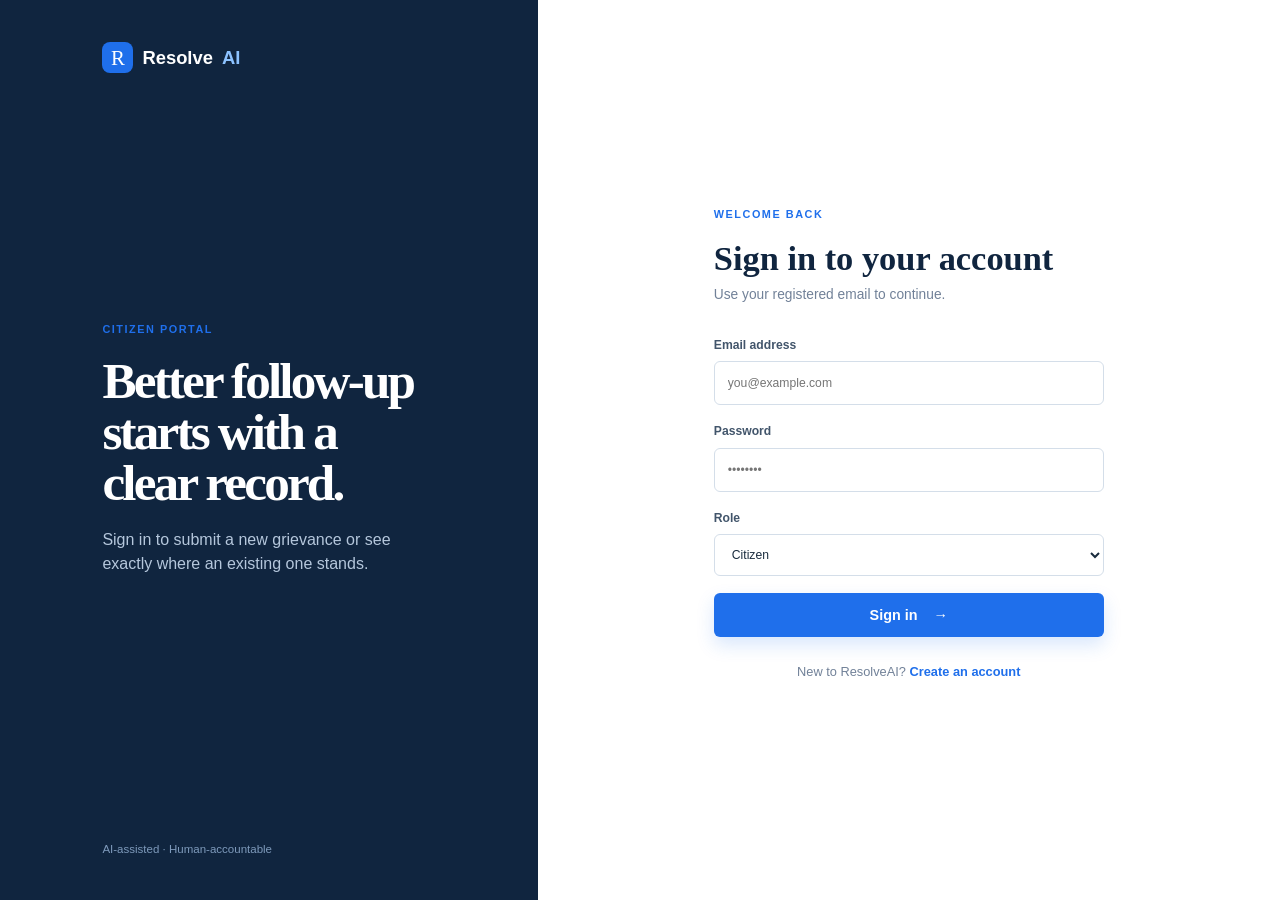
==== admin.html @ 25443165 "Initial commit: grievance redressal system" ====
<!doctype html>
<html lang="en">
<head>
  <meta charset="UTF-8" />
  <meta name="viewport" content="width=device-width,initial-scale=1" />
  <title>Admin Dashboard | ResolveAI</title>
  <link rel="stylesheet" href="css/style.css?v=2" />
  <link rel="stylesheet" href="css/admin.css?v=1" />
</head>
<body data-page="admin">
  <header class="app-header">
    <div class="wrap app-head">
      <a class="brand" href="admin.html"><b>R</b> Resolve<span>AI</span></a>
      <nav class="app-nav">
        <a class="active" href="admin.html">Overview</a>
      </nav>
      <div class="user">
        <span class="avatar" data-user-initial>A</span>
        <span data-user-name>Admin</span>
        <button class="view" data-logout>Log out</button>
      </div>
    </div>
  </header>
  <main class="wrap main">
    <div class="heading">
      <div>
        <p class="eyebrow">ADMINISTRATOR PORTAL</p>
        <h1>Operations dashboard</h1>
        <p>Track intake, routing, SLA compliance, and escalations.</p>
      </div>
    </div>
    <div class="stats">
      <div class="stat"><p>Total complaints <i></i></p><strong data-admin-stat="total">0</strong></div>
      <div class="stat"><p>Pending <i></i></p><strong data-admin-stat="pending">0</strong></div>
      <div class="stat"><p>In progress <i></i></p><strong data-admin-stat="in_progress">0</strong></div>
      <div class="stat"><p>Resolved <i></i></p><strong data-admin-stat="resolved">0</strong></div>
      <div class="stat"><p>Escalated <i></i></p><strong data-admin-stat="escalated">0</strong></div>
    </div>

    <section class="panel">
      <div class="panel-head"><h2>Complaints queue</h2><span id="adminQueueCount" class="muted" aria-live="polite"></span></div>
      <div class="queue-filters" role="search">
        <label class="queue-search">Search complaints<input id="adminSearch" type="search" placeholder="ID, title, or location"></label>
        <label>Status<select id="adminStatusFilter"><option value="">All statuses</option><option>Pending</option><option>In Progress</option><option>Resolved</option><option>Rejected</option><option>Escalated</option></select></label>
        <label>Priority<select id="adminPriorityFilter"><option value="">All priorities</option><option>Critical</option><option>High</option><option>Medium</option><option>Low</option></select></label>
      </div>
      <div class="table-wrap">
        <table class="table">
          <thead>
            <tr>
              <th>ID</th>
              <th>Title</th>
              <th>Category</th>
              <th>Priority</th>
              <th>Status</th>
              <th>Department</th>
              <th>Deadline</th>
              <th>Action</th>
            </tr>
          </thead>
          <tbody id="adminComplaintRows"></tbody>
        </table>
      </div>
    </section>
  </main>

  <div id="adminDetailModal" class="modal-bg">
    <div class="modal">
      <div class="modal-top">
        <h2 data-detail-title>Complaint details</h2>
        <button class="close" data-close>×</button>
      </div>
      <p data-detail-description class="muted"></p>
      <a class="link" href="#" data-evidence-download hidden>Download evidence</a>
      <div class="details">
        <div><small>Complaint ID</small><strong data-detail-id>—</strong></div>
        <div><small>Status</small><strong data-detail-status>—</strong></div>
        <div><small>Department</small><strong data-detail-department>—</strong></div>
        <div><small>Priority</small><strong data-detail-priority>—</strong></div>
      </div>
      <div class="admin-actions" style="margin-top: 18px; display: grid; gap: 12px;">
        <label>Status<select id="adminStatus"><option value="Pending">Pending</option><option value="In Progress">In Progress</option><option value="Resolved">Resolved</option><option value="Rejected">Rejected</option><option value="Escalated">Escalated</option></select></label>
        <label>Department<select id="adminDepartment"><option value="Water Supply Department">Water Supply Department</option><option value="Sanitation Department">Sanitation Department</option><option value="Electrical & Street Lighting Department">Electrical & Street Lighting Department</option><option value="Public Works Department">Public Works Department</option><option value="Drainage Department">Drainage Department</option><option value="Administration Office">Administration Office</option><option value="Campus Facilities Department">Campus Facilities Department</option><option value="Administrator Review Queue">Administrator Review Queue</option></select></label>
        <label>Assigned officer<input id="adminAssignedOfficer" maxlength="120" placeholder="Officer name"></label>
        <label>Priority<select id="adminPriority"><option value="Low">Low</option><option value="Medium">Medium</option><option value="High">High</option><option value="Critical">Critical</option></select></label>
        <label>Resolution<textarea id="adminResolution" rows="4" placeholder="Add resolution notes or evidence summary..."></textarea></label>
        <button class="btn" id="saveAdminUpdate">Save changes</button>
      </div>
    </div>
  </div>

  <script src="js/main.js?v=6"></script>
  <script src="js/admin.js?v=3"></script>
</body>
</html>
---- css/style.css ----
.modal-bg.show .modal{max-height:calc(100vh - 40px);overflow-y:auto}
:root{--navy:#10253f;--blue:#1f6feb;--ink:#192b3d;--muted:#718198;--line:#dce5ee;--bg:#f4f7fb;--green:#18865b;--amber:#b66b00;--red:#bd4848;--serif:Georgia,'Times New Roman',serif;--sans:'Trebuchet MS',Arial,sans-serif}*{box-sizing:border-box}body{margin:0;background:var(--bg);color:var(--ink);font-family:var(--sans);line-height:1.5}a{text-decoration:none;color:inherit}.wrap{width:min(1160px,calc(100% - 48px));margin:auto}.site-header{height:82px;display:flex;align-items:center;justify-content:space-between}.brand{display:flex;align-items:center;gap:9px;font-weight:bold;font-size:1.15rem}.brand b{display:grid;place-items:center;width:31px;height:31px;border-radius:8px;background:var(--blue);color:#fff;font:1.3rem var(--serif)}.brand span{color:var(--blue)}.brand.light{color:#fff}.brand.light span{color:#8cc2ff}.top-nav,nav{display:flex;align-items:center;gap:28px;font-size:.86rem;color:#53657a}.btn{display:inline-flex;align-items:center;justify-content:center;gap:16px;border:0;border-radius:6px;padding:14px 20px;background:var(--blue);color:#fff;font:600 .9rem var(--sans);cursor:pointer;box-shadow:0 8px 18px #1f6feb2b;transition:.2s}.btn:hover{background:#1758be;transform:translateY(-2px)}.btn.small{padding:10px 17px}.btn.full{width:100%}.hero{min-height:540px;display:grid;grid-template-columns:1fr .92fr;align-items:center;gap:70px;padding:75px 0 100px}.eyebrow{margin:0 0 17px;color:var(--blue);font-size:.68rem;font-weight:bold;letter-spacing:.14em}.hero h1{margin:0;color:var(--navy);font:600 clamp(3.4rem,6vw,5.2rem)/.97 var(--serif);letter-spacing:-.06em}.hero h1 i{color:var(--blue)}.lead{max-width:450px;margin:25px 0 30px;color:var(--muted);font-size:1.07rem}.actions{display:flex;align-items:center;gap:24px}.link{color:var(--blue);font-size:.85rem;font-weight:bold}.trust{display:flex;gap:28px;margin-top:56px;color:#8492a2;font-size:.72rem}.trust b{display:block;color:var(--navy);font-size:1rem}.visual{position:relative;min-height:365px}.grid{position:absolute;inset:20px 0 0 50px;background-image:linear-gradient(#d9e4f0 1px,transparent 1px),linear-gradient(90deg,#d9e4f0 1px,transparent 1px);background-size:30px 30px}.case{position:absolute;top:62px;left:5px;width:min(100%,390px);padding:23px;background:#fff;border-radius:9px;box-shadow:0 18px 50px #1c344e1a}.case small{color:#8a9aab;font-size:.62rem;font-weight:bold;letter-spacing:.1em}.case small em{float:right;color:var(--green);font-style:normal;letter-spacing:0}.case-row{display:flex;align-items:center;gap:12px;margin:30px 0 20px}.check{display:grid;place-items:center;width:37px;height:37px;border-radius:50%;background:#e8f7f0;color:var(--green)}.case-row strong,.case-row span{display:block;font-size:.78rem}.case-row span{color:#8290a0;font-size:.7rem}.case-row label{margin-left:auto;padding:5px 9px;border-radius:20px;background:#e7f0ff;color:var(--blue);font-size:.64rem}.bars{display:grid;grid-template-columns:repeat(4,1fr);gap:4px}.bars i{height:4px;background:#dce8f7}.bars i:first-child,.bars i:nth-child(2){background:var(--blue)}.case-meta{display:flex;justify-content:space-between;margin-top:8px;color:#94a1b0;font-size:.6rem}.note{position:absolute;right:0;bottom:32px;display:flex;align-items:center;gap:12px;padding:14px 16px;background:var(--navy);color:#fff;border-radius:8px;box-shadow:0 12px 25px #10253f38}.note div{font-size:.7rem}.note small{display:block;color:#adc0d7;font-size:.62rem}.steps{padding:65px 0 75px;background:#fff;border-top:1px solid var(--line)}.step-grid{display:grid;grid-template-columns:1.35fr 1fr 1fr 1fr;gap:40px}.step-grid h2{margin:0;color:var(--navy);font:600 2rem/1.05 var(--serif)}article{border-left:1px solid var(--line);padding-left:24px}article>b{color:var(--blue);font-size:.68rem}article h3{margin:17px 0 8px;font:600 1.3rem var(--serif)}article p{margin:0;color:var(--muted);font-size:.84rem}.footer{display:flex;justify-content:space-between;padding:26px 0;color:#8b99aa;font-size:.68rem}
.auth{min-height:100vh;background:#fff}.auth-grid{display:grid;grid-template-columns:42% 58%;min-height:100vh}.auth-grid aside{display:flex;flex-direction:column;justify-content:space-between;padding:42px 8vw;background:var(--navy);color:#fff}.auth-grid aside h1{max-width:430px;margin:0 0 20px;font:600 clamp(2.7rem,4vw,4.1rem)/1 var(--serif);letter-spacing:-.055em}.auth-grid aside p:not(.eyebrow){max-width:380px;color:#b5c7dc}.auth-grid aside>small{color:#7e9abb;font-size:.72rem}.auth-box{align-self:center;width:min(390px,calc(100% - 48px));margin:auto}.back{display:none;color:var(--blue);font-size:.76rem;margin-bottom:35px}.auth-box h2{margin:0 0 7px;color:var(--navy);font:600 2.15rem var(--serif)}.muted{margin:0 0 30px;color:var(--muted);font-size:.86rem}form{display:grid;gap:17px}form label{display:grid;gap:7px;color:#42556b;font-size:.76rem;font-weight:bold}input,select,textarea{width:100%;border:1px solid #d4dee9;border-radius:6px;background:#fff;color:var(--ink);padding:12px 13px;font:inherit;font-weight:normal;outline:0}input:focus,select:focus,textarea:focus{border-color:var(--blue);box-shadow:0 0 0 3px #1f6feb1a}.error{padding:10px 12px;border-radius:5px;background:#fff0f0;color:var(--red);font-size:.78rem}.form-foot{text-align:center;color:var(--muted);font-size:.8rem;margin-top:25px}.form-foot a{color:var(--blue);font-weight:bold}
.app-header{height:76px;background:#fff;border-bottom:1px solid var(--line)}.app-head{height:100%;display:flex;align-items:center}.app-nav{display:flex;gap:27px;margin-left:auto;margin-right:30px;font-size:.78rem;color:#6c7c8e}.app-nav a.active,.app-nav a:hover{color:var(--blue);font-weight:bold}.user{display:flex;align-items:center;gap:10px;border-left:1px solid var(--line);padding-left:23px;font-size:.78rem}.avatar{display:grid;place-items:center;width:32px;height:32px;border-radius:50%;background:#dcecff;color:var(--blue);font-weight:bold}.main{padding:48px 0 70px}.heading{display:flex;justify-content:space-between;align-items:flex-end;margin-bottom:34px}.heading h1{margin:0;color:var(--navy);font:600 2.4rem var(--serif);letter-spacing:-.04em}.heading p{margin:7px 0 0;color:var(--muted);font-size:.85rem}.stats{display:grid;grid-template-columns:repeat(5,1fr);gap:13px;margin-bottom:34px}.stat,.panel{background:#fff;border:1px solid var(--line);border-radius:7px}.stat{padding:19px}.stat p{margin:0 0 10px;color:#8090a2;font-size:.7rem}.stat strong{color:var(--navy);font:600 2rem var(--serif)}.stat i{float:right;width:8px;height:8px;border-radius:50%;background:var(--blue)}.stat:nth-child(2) i{background:var(--amber)}.stat:nth-child(4) i{background:var(--green)}.stat:nth-child(5) i{background:var(--red)}.content{display:grid;grid-template-columns:1.3fr .7fr;gap:22px}.panel{padding:24px}.panel-head{display:flex;justify-content:space-between;align-items:center;margin-bottom:20px}.panel h2{margin:0;color:var(--navy);font:600 1.25rem var(--serif)}.panel-head a{color:var(--blue);font-size:.74rem;font-weight:bold}.activity{display:flex;gap:13px;padding:13px 0;border-bottom:1px solid #edf1f5}.activity:last-child{border:0}.activity .icon{display:grid;place-items:center;width:31px;height:31px;border-radius:50%;background:#eef5ff;color:var(--blue)}.activity strong,.activity small{display:block}.activity strong{font-size:.78rem}.activity small{color:var(--muted);font-size:.68rem}.deadline{background:var(--navy);color:#fff;border-radius:7px;padding:25px}.deadline .eyebrow{color:#8cc2ff}.deadline h2{font:600 1.55rem var(--serif)}.deadline p{color:#b1c1d3;font-size:.77rem}.deadline b{display:block;margin:20px 0 5px;font:600 1.8rem var(--serif)}.track{height:5px;background:#345170;border-radius:5px}.track i{display:block;width:68%;height:100%;background:#6fb6ff;border-radius:5px}.deadline small{display:block;margin-top:8px;color:#91a8c1;font-size:.66rem}.form-layout{display:grid;grid-template-columns:1.15fr .85fr;gap:24px}.form-panel{padding:30px}.form-panel textarea{min-height:160px;resize:vertical}.row{display:grid;grid-template-columns:1fr 1fr;gap:18px}.file{border:1px dashed #b7c8dc;border-radius:6px;padding:17px;text-align:center;color:#72849a;font-size:.75rem}.file input{display:none}.file label{display:block;color:var(--blue);cursor:pointer}.ai{align-self:start;padding:25px;background:#edf5ff;border:1px solid #cde1fa;border-radius:7px}.ai-tag{display:inline-block;padding:5px 9px;border-radius:20px;background:#d8eaff;color:var(--blue);font-size:.62rem;font-weight:bold}.ai h2{margin:18px 0 8px}.ai>p{color:#617790;font-size:.78rem}.analysis{margin-top:25px;padding:4px 15px;background:#fff;border-radius:6px}.analysis div{display:flex;justify-content:space-between;padding:13px 0;border-bottom:1px solid #e7eef7;font-size:.74rem}.analysis div:last-child{border:0}.analysis span{color:#8192a5}.analysis strong{text-align:right}.hidden{display:none!important}.result{text-align:center}.result h2{color:var(--green);font:600 1.7rem var(--serif)}.table-wrap{overflow-x:auto}.table{width:100%;min-width:760px;border-collapse:collapse}.table th{padding:0 10px 13px;text-align:left;color:#8392a3;font-size:.65rem;text-transform:uppercase}.table td{padding:16px 10px;border-top:1px solid #edf1f5;font-size:.76rem;vertical-align:middle}.table td:first-child{color:var(--blue);font-size:.67rem;font-weight:bold}.table td strong,.table td span{display:block}.table td strong{color:var(--navy)}.table td span{color:var(--muted);font-size:.67rem}.badge{display:inline-flex!important;padding:5px 9px;border-radius:20px;font-size:.64rem!important;font-weight:bold}.pending{background:#fff5df;color:var(--amber)}.resolved{background:#e6f7ef;color:var(--green)}.escalated{background:#ffebeb;color:var(--red)}.progress{background:#e7f0ff;color:var(--blue)}.sla{margin-top:6px!important;color:var(--red)!important;font-size:.61rem!important;font-weight:bold}.view{padding:6px 9px;border:0;border-radius:4px;background:#f0f5fa;color:var(--blue);cursor:pointer;font-weight:bold}.modal-bg{display:none;position:fixed;inset:0;background:#10253f73;place-items:center;padding:20px}.modal-bg.show{display:grid}.modal{width:min(520px,100%);padding:28px;background:#fff;border-radius:8px}.modal-top{display:flex;justify-content:space-between}.modal h2{margin:0;font:600 1.55rem var(--serif);color:var(--navy)}.close{border:0;background:0;font-size:1.4rem;color:var(--muted);cursor:pointer}.details{display:grid;grid-template-columns:1fr 1fr;gap:16px;margin-top:25px}.details div{padding:12px;background:#f5f8fb;border-radius:5px}.details small,.details strong{display:block}.details small{color:#7e8da0;font-size:.65rem}.details strong{margin-top:4px;font-size:.77rem}
@media(max-width:800px){.wrap{width:calc(100% - 32px)}.hero{grid-template-columns:1fr;gap:30px;padding:55px 0 70px}.hero h1{font-size:3.6rem}.visual{min-height:320px}.step-grid{grid-template-columns:1fr 1fr;gap:28px}.step-grid>div{grid-column:span 2}.auth-grid{grid-template-columns:1fr}.auth-grid aside{min-height:280px;padding:28px 24px}.auth-grid aside h1{font-size:2.5rem}.auth-grid aside>small{display:none}.auth-box{padding:45px 0}.back{display:block}.app-nav{gap:12px;margin-right:15px}.app-nav a:nth-child(2){display:none}.user{padding-left:12px}.main{padding-top:35px}.heading{align-items:flex-start;gap:15px;flex-direction:column}.stats{grid-template-columns:repeat(3,1fr)}.content,.form-layout{grid-template-columns:1fr}.form-panel{padding:21px}.footer{flex-direction:column;gap:7px}}@media(max-width:480px){.hero h1{font-size:3rem}.actions{align-items:flex-start;flex-direction:column;gap:16px}.trust{gap:13px}.note{right:-7px;bottom:20px}.step-grid{grid-template-columns:1fr}.step-grid>div{grid-column:auto}.stats{grid-template-columns:1fr 1fr}.stat:last-child{grid-column:span 2}.row{grid-template-columns:1fr}.app-nav{display:none}.heading h1{font-size:2.1rem}}
---- css/admin.css ----
.queue-filters {
  display: grid;
  grid-template-columns: minmax(240px, 1fr) repeat(2, minmax(150px, 220px));
  gap: 12px;
  align-items: end;
  margin: 0 0 18px;
}

.queue-filters label {
  display: grid;
  gap: 6px;
  color: #42556b;
  font-size: .76rem;
  font-weight: bold;
}

.queue-filters input,
.queue-filters select {
  min-height: 42px;
}

@media (max-width: 600px) {
  .queue-filters {
    grid-template-columns: 1fr 1fr;
  }

  .queue-search {
    grid-column: 1 / -1;
  }
}
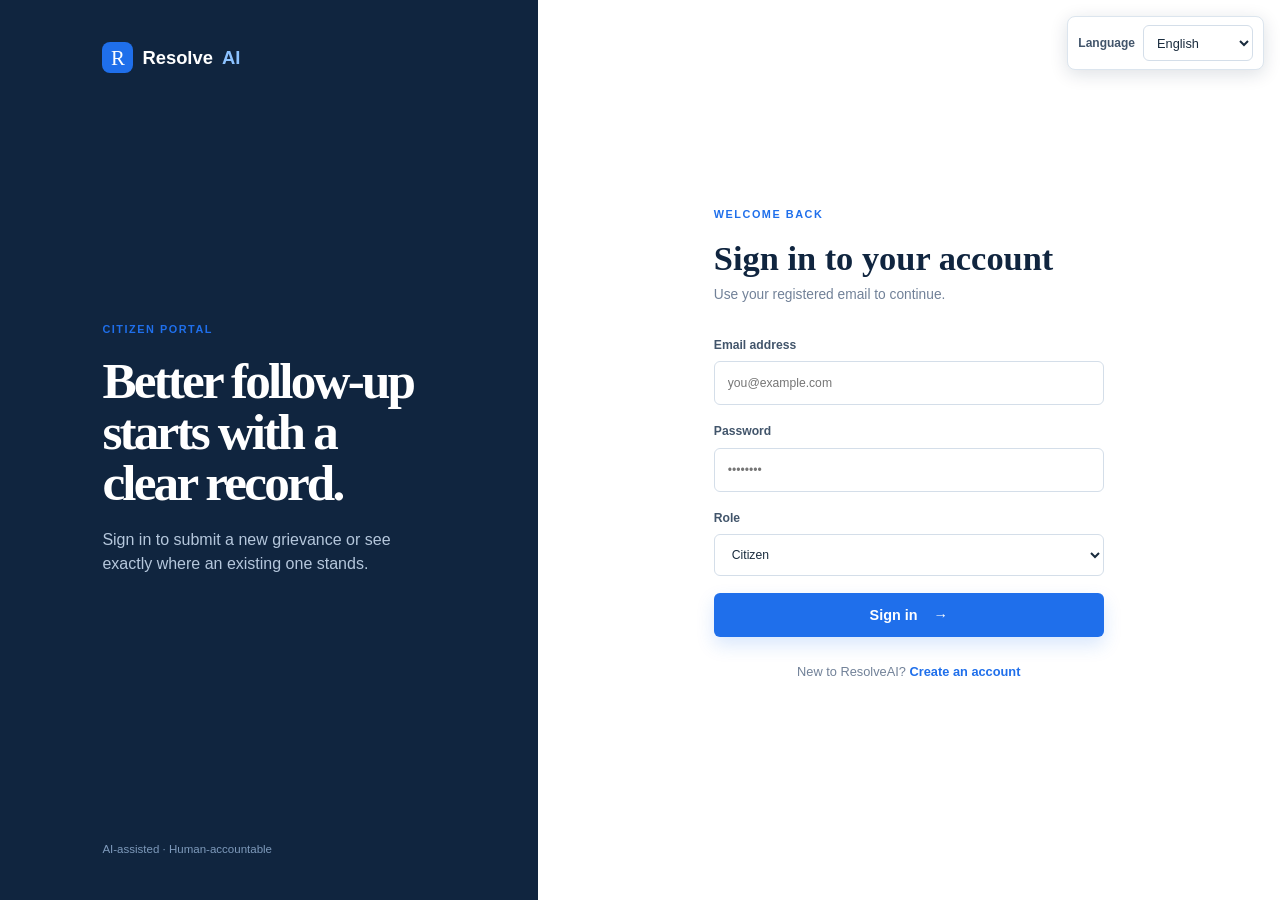
==== commit dcd001bd: "Update ResolveAI grievance management system" ====
--- a/admin.html
+++ b/admin.html
@@ -5,7 +5,8 @@
   <meta name="viewport" content="width=device-width,initial-scale=1" />
   <title>Admin Dashboard | ResolveAI</title>
   <link rel="stylesheet" href="css/style.css?v=2" />
-  <link rel="stylesheet" href="css/admin.css?v=1" />
+  <link rel="stylesheet" href="css/admin.css?v=3" />
+  <link rel="stylesheet" href="css/i18n.css?v=1" />
 </head>
 <body data-page="admin">
   <header class="app-header">
@@ -41,8 +42,9 @@
       <div class="panel-head"><h2>Complaints queue</h2><span id="adminQueueCount" class="muted" aria-live="polite"></span></div>
       <div class="queue-filters" role="search">
         <label class="queue-search">Search complaints<input id="adminSearch" type="search" placeholder="ID, title, or location"></label>
-        <label>Status<select id="adminStatusFilter"><option value="">All statuses</option><option>Pending</option><option>In Progress</option><option>Resolved</option><option>Rejected</option><option>Escalated</option></select></label>
-        <label>Priority<select id="adminPriorityFilter"><option value="">All priorities</option><option>Critical</option><option>High</option><option>Medium</option><option>Low</option></select></label>
+        <label>Status<select id="adminStatusFilter"><option value="">All statuses</option><option value="Pending">Pending</option><option value="In Progress">In Progress</option><option value="Resolved">Resolved</option><option value="Rejected">Rejected</option><option value="Escalated">Escalated</option></select></label>
+        <label>Priority<select id="adminPriorityFilter"><option value="">All priorities</option><option value="Critical">Critical</option><option value="High">High</option><option value="Medium">Medium</option><option value="Low">Low</option></select></label>
+        <label>Department<select id="adminDepartmentFilter"><option value="">All Departments</option></select></label>
       </div>
       <div class="table-wrap">
         <table class="table">
@@ -59,6 +61,28 @@
             </tr>
           </thead>
           <tbody id="adminComplaintRows"></tbody>
+        </table>
+      </div>
+    </section>
+
+    <section class="panel staff-management" aria-labelledby="staffManagementTitle">
+      <div class="panel-head"><h2 id="staffManagementTitle">Department staff accounts</h2></div>
+      <form id="departmentStaffForm" class="staff-form">
+        <label>Staff name<input id="departmentStaffName" required maxlength="120" autocomplete="name"></label>
+        <label>Email address<input id="departmentStaffEmail" type="email" required autocomplete="email"></label>
+        <label>Initial password<input id="departmentStaffPassword" type="password" required minlength="12" autocomplete="new-password"></label>
+        <label>Department<select id="departmentStaffDepartment" required></select></label>
+        <button class="btn" type="submit">Create department account</button>
+      </form>
+      <form id="departmentCreateForm" class="department-create-form">
+        <label>Add department<input id="newDepartmentName" maxlength="100" required></label>
+        <button class="view" type="submit">Add department</button>
+      </form>
+      <p id="departmentStaffMessage" class="muted" role="status" aria-live="polite"></p>
+      <div class="table-wrap">
+        <table class="table">
+          <thead><tr><th>Name</th><th>Email</th><th>Department</th><th>Status</th><th>Action</th></tr></thead>
+          <tbody id="departmentStaffRows"></tbody>
         </table>
       </div>
     </section>
@@ -89,7 +113,8 @@
     </div>
   </div>
 
-  <script src="js/main.js?v=6"></script>
-  <script src="js/admin.js?v=3"></script>
+  <script src="js/i18n.js?v=4"></script>
+  <script src="js/main.js?v=8"></script>
+  <script src="js/admin.js?v=7"></script>
 </body>
 </html>
--- a/css/admin.css
+++ b/css/admin.css
@@ -1,6 +1,6 @@
 .queue-filters {
   display: grid;
-  grid-template-columns: minmax(240px, 1fr) repeat(2, minmax(150px, 220px));
+  grid-template-columns: minmax(240px, 1fr) repeat(3, minmax(150px, 220px));
   gap: 12px;
   align-items: end;
   margin: 0 0 18px;
@@ -19,6 +19,43 @@
   min-height: 42px;
 }
 
+.staff-management {
+  margin-top: 24px;
+}
+
+.staff-form {
+  display: grid;
+  grid-template-columns: repeat(2, minmax(0, 1fr));
+  gap: 14px;
+  margin-bottom: 16px;
+}
+
+.staff-form label,
+.department-create-form label {
+  display: grid;
+  gap: 6px;
+  color: #42556b;
+  font-size: .76rem;
+  font-weight: bold;
+}
+
+.staff-form button {
+  align-self: end;
+}
+
+.department-create-form {
+  display: grid;
+  grid-template-columns: minmax(0, 1fr) auto;
+  align-items: end;
+  gap: 12px;
+  max-width: 580px;
+  margin: 0 0 12px;
+}
+
+#departmentStaffMessage:empty {
+  display: none;
+}
+
 @media (max-width: 600px) {
   .queue-filters {
     grid-template-columns: 1fr 1fr;
@@ -27,4 +64,8 @@
   .queue-search {
     grid-column: 1 / -1;
   }
+
+  .staff-form {
+    grid-template-columns: 1fr;
+  }
 }
--- a/css/i18n.css
+++ b/css/i18n.css
@@ -0,0 +1,144 @@
+body {
+  font-family: "Nirmala UI", "Noto Sans Devanagari", "Noto Sans Kannada", "Noto Sans Telugu", "Segoe UI", Arial, sans-serif;
+}
+
+.language-control {
+  display: grid;
+  grid-template-columns: auto minmax(110px, 1fr);
+  align-items: center;
+  gap: 8px;
+  max-width: 100%;
+  padding: 8px 10px;
+  border: 1px solid #dce5ee;
+  border-radius: 8px;
+  background: #fff;
+  box-shadow: 0 4px 18px #10253f24;
+  color: #42556b;
+  font-size: .75rem;
+  font-weight: 600;
+}
+
+.site-header > .language-control,
+.app-head > .language-control {
+  flex: 0 0 auto;
+  margin-left: 16px;
+}
+
+.auth-grid {
+  position: relative;
+}
+
+.auth-grid > .language-control {
+  position: absolute;
+  top: 16px;
+  right: 16px;
+  z-index: 10;
+}
+
+body > .language-control {
+  position: fixed;
+  top: 16px;
+  right: 16px;
+  z-index: 1000;
+}
+
+.language-control select {
+  min-width: 0;
+  width: 100%;
+  min-height: 36px;
+  padding: 6px 9px;
+  font-size: .8rem;
+}
+
+@media (max-width: 700px) {
+  .site-header.wrap {
+    display: grid;
+    grid-template-columns: minmax(0, 1fr) auto;
+    gap: 8px;
+    height: auto;
+    min-height: 82px;
+    padding-top: 10px;
+    padding-bottom: 10px;
+  }
+
+  .site-header > .language-control {
+    grid-column: 2;
+    grid-row: 1;
+    margin-left: 0;
+    padding: 6px 8px;
+  }
+
+  .site-header > nav {
+    grid-column: 1 / -1;
+    justify-self: end;
+  }
+
+  .app-header {
+    height: auto;
+    min-height: 76px;
+  }
+
+  .app-head {
+    display: grid;
+    grid-template-columns: minmax(0, 1fr) auto;
+    gap: 8px;
+    height: auto;
+    min-height: 76px;
+    padding-top: 8px;
+    padding-bottom: 8px;
+  }
+
+  .app-head > .brand {
+    grid-column: 1;
+    grid-row: 1;
+  }
+
+  .app-head > .language-control {
+    grid-column: 2;
+    grid-row: 1;
+    margin-left: 0;
+    padding: 6px 8px;
+  }
+
+  .app-head > .app-nav {
+    grid-column: 1;
+    grid-row: 2;
+    margin: 0;
+  }
+
+  .app-head > .user {
+    grid-column: 2;
+    grid-row: 2;
+    justify-self: end;
+    padding-left: 0;
+    border-left: 0;
+  }
+
+  .language-control select {
+    min-height: 34px;
+    padding: 5px 7px;
+  }
+
+  .auth-grid > .language-control,
+  body > .language-control {
+    top: 12px;
+    right: 12px;
+  }
+}
+
+@media (max-width: 800px) {
+  .auth-grid aside {
+    padding-top: 72px;
+  }
+}
+
+@media (max-width: 380px) {
+  .language-control {
+    grid-template-columns: 1fr;
+    gap: 2px;
+  }
+
+  .language-control label {
+    line-height: 1.1;
+  }
+}
